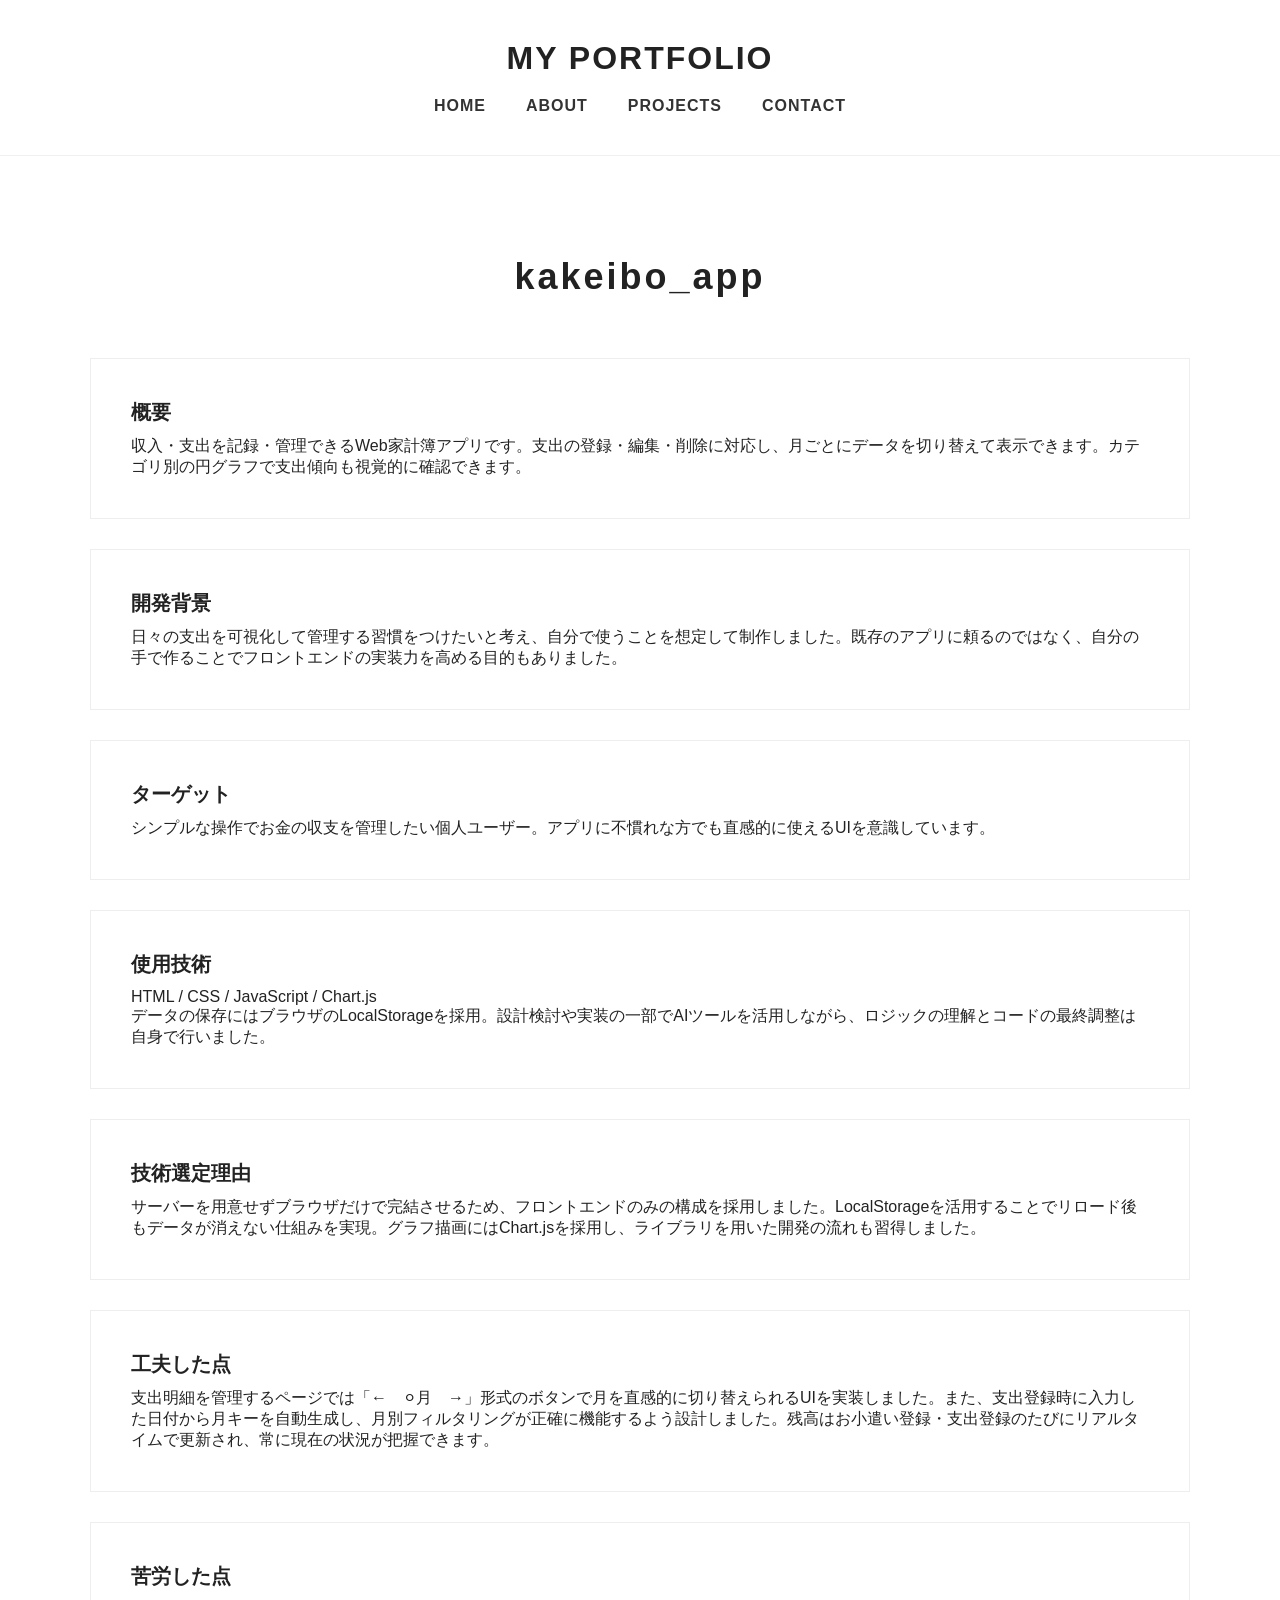
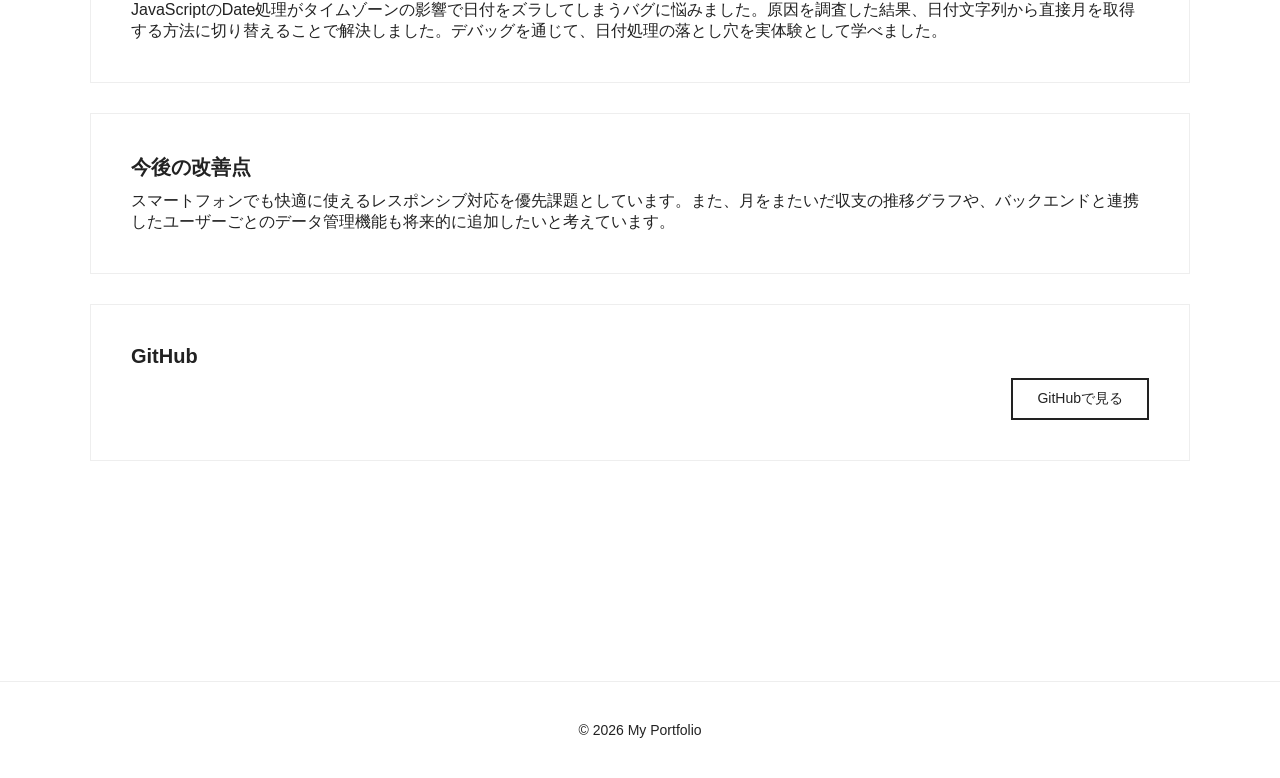
==== project-kakeibo_app.html @ 21b8dc97 "add portfolio files" ====
<!DOCTYPE html>
<html lang="ja">

<head>
    <meta charset="UTF-8">
    <title>kakeibo_app</title>
    <link rel="stylesheet" href="style.css">
</head>

<body>

    <header>
        <h1>MY PORTFOLIO</h1>
        <nav>
            <ul>
                <li><a href="index.html">HOME</a></li>
                <li><a href="about.html">ABOUT</a></li>
                <li><a href="projects.html">PROJECTS</a></li>
                <li><a href="contact.html">CONTACT</a></li>
            </ul>
        </nav>
    </header>

    <div class="container">

        <section class="section">
            <h2>kakeibo_app</h2>

            <div class="card">
                <h3>概要</h3>
                <p>収入・支出を記録・管理できるWeb家計簿アプリです。支出の登録・編集・削除に対応し、月ごとにデータを切り替えて表示できます。カテゴリ別の円グラフで支出傾向も視覚的に確認できます。</p>
            </div>

            <div class="card">
                <h3>開発背景</h3>
                <p>日々の支出を可視化して管理する習慣をつけたいと考え、自分で使うことを想定して制作しました。既存のアプリに頼るのではなく、自分の手で作ることでフロントエンドの実装力を高める目的もありました。</p>
            </div>

            <div class="card">
                <h3>ターゲット</h3>
                <p>シンプルな操作でお金の収支を管理したい個人ユーザー。アプリに不慣れな方でも直感的に使えるUIを意識しています。</p>
            </div>

            <div class="card">
                <h3>使用技術</h3>
                <p>HTML / CSS / JavaScript / Chart.js<br>
                    データの保存にはブラウザのLocalStorageを採用。設計検討や実装の一部でAIツールを活用しながら、ロジックの理解とコードの最終調整は自身で行いました。</p>
            </div>

            <div class="card">
                <h3>技術選定理由</h3>
                <p>サーバーを用意せずブラウザだけで完結させるため、フロントエンドのみの構成を採用しました。LocalStorageを活用することでリロード後もデータが消えない仕組みを実現。グラフ描画にはChart.jsを採用し、ライブラリを用いた開発の流れも習得しました。
                </p>
            </div>

            <div class="card">
                <h3>工夫した点</h3>
                <p>支出明細を管理するページでは「←　⚪︎月　→」形式のボタンで月を直感的に切り替えられるUIを実装しました。また、支出登録時に入力した日付から月キーを自動生成し、月別フィルタリングが正確に機能するよう設計しました。残高はお小遣い登録・支出登録のたびにリアルタイムで更新され、常に現在の状況が把握できます。
                </p>
            </div>

            <div class="card">
                <h3>苦労した点</h3>
                <p>JavaScriptのDate処理がタイムゾーンの影響で日付をズラしてしまうバグに悩みました。原因を調査した結果、日付文字列から直接月を取得する方法に切り替えることで解決しました。デバッグを通じて、日付処理の落とし穴を実体験として学べました。
                </p>
            </div>

            <div class="card">
                <h3>今後の改善点</h3>
                <p>スマートフォンでも快適に使えるレスポンシブ対応を優先課題としています。また、月をまたいだ収支の推移グラフや、バックエンドと連携したユーザーごとのデータ管理機能も将来的に追加したいと考えています。</p>
            </div>

            <div class="card">
                <h3>GitHub</h3>
                <a href="#" class="btn">GitHubで見る</a>
            </div>

        </section>

    </div>

    <footer>
        © 2026 My Portfolio
    </footer>

</body>

</html>
---- style.css ----
/* =========================
   RESET
========================= */
* {
    margin: 0;
    padding: 0;
    box-sizing: border-box;
    font-family: 'Helvetica Neue', Arial, sans-serif;
}

body {
    display: flex;
    flex-direction: column;
    min-height: 100vh;
    background: #ffffff;
    color: #222;
}

/* =========================
   HEADER
========================= */
header {
    padding: 40px 0;
    text-align: center;
    border-bottom: 1px solid #f0f0f0;
    position: relative;
    z-index: 10;
    /* カード浮き上がり対策 */
}

header h1 {
    font-size: 32px;
    letter-spacing: 2px;
}

nav ul {
    list-style: none;
    display: flex;
    justify-content: center;
    margin-top: 20px;
}

nav ul li {
    margin: 0 20px;
}

nav ul li a {
    text-decoration: none;
    color: #333;
    font-weight: bold;
    letter-spacing: 1px;
}

/* =========================
   LAYOUT
========================= */
.container {
    width: 90%;
    max-width: 1100px;
    margin: 100px auto;
    flex: 1;
}

.section {
    margin-bottom: 120px;
}

.section h2 {
    text-align: center;
    font-size: 36px;
    letter-spacing: 3px;
    margin-bottom: 60px;
}

/* =========================
   CARD
========================= */
.card {
    border: 1px solid #eee;
    padding: 40px;
    margin-bottom: 30px;
    display: flex;
    flex-direction: column;
    transition: all 0.3s ease;
}

.card:hover {
    box-shadow: 0 10px 30px rgba(0, 0, 0, 0.05);
    transform: translateY(-3px);
}

.card h3 {
    font-size: 20px;
    margin-bottom: 10px;
}

/* 画像 */
.card img {
    width: 100%;
    border-radius: 6px;
    margin-bottom: 20px;
    transition: 0.3s ease;
}

.card:hover img {
    transform: scale(1.02);
}

/* =========================
   GRID（Projects用）
========================= */
.grid {
    display: grid;
    grid-template-columns: repeat(auto-fit, minmax(280px, 1fr));
    gap: 40px;
}

/* =========================
   BUTTON
========================= */
.btn {
    display: inline-block;
    margin-top: auto;
    /* 下に押し出す */
    align-self: flex-end;
    /* 右寄せ */
    padding: 10px 24px;
    border: 2px solid #222;
    text-decoration: none;
    color: #222;
    font-size: 14px;
    transition: 0.3s;
}

.btn:hover {
    background: #222;
    color: #fff;
}

/* =========================
   HERO（トップページ）
========================= */
.hero h2 {
    font-size: 42px;
    text-align: center;
    min-height: 60px;
}

.hero-hidden {
    opacity: 0;
    transform: translateY(20px);
    transition: 0.8s ease;
}

.show {
    opacity: 1;
    transform: translateY(0);
}

/* =========================
   FOOTER
========================= */
footer {
    border-top: 1px solid #eee;
    padding: 40px;
    text-align: center;
    font-size: 14px;
}

/* トップページのメインボタンだけ少し下げる */
.hero .btn {
    margin-top: 40px;
}
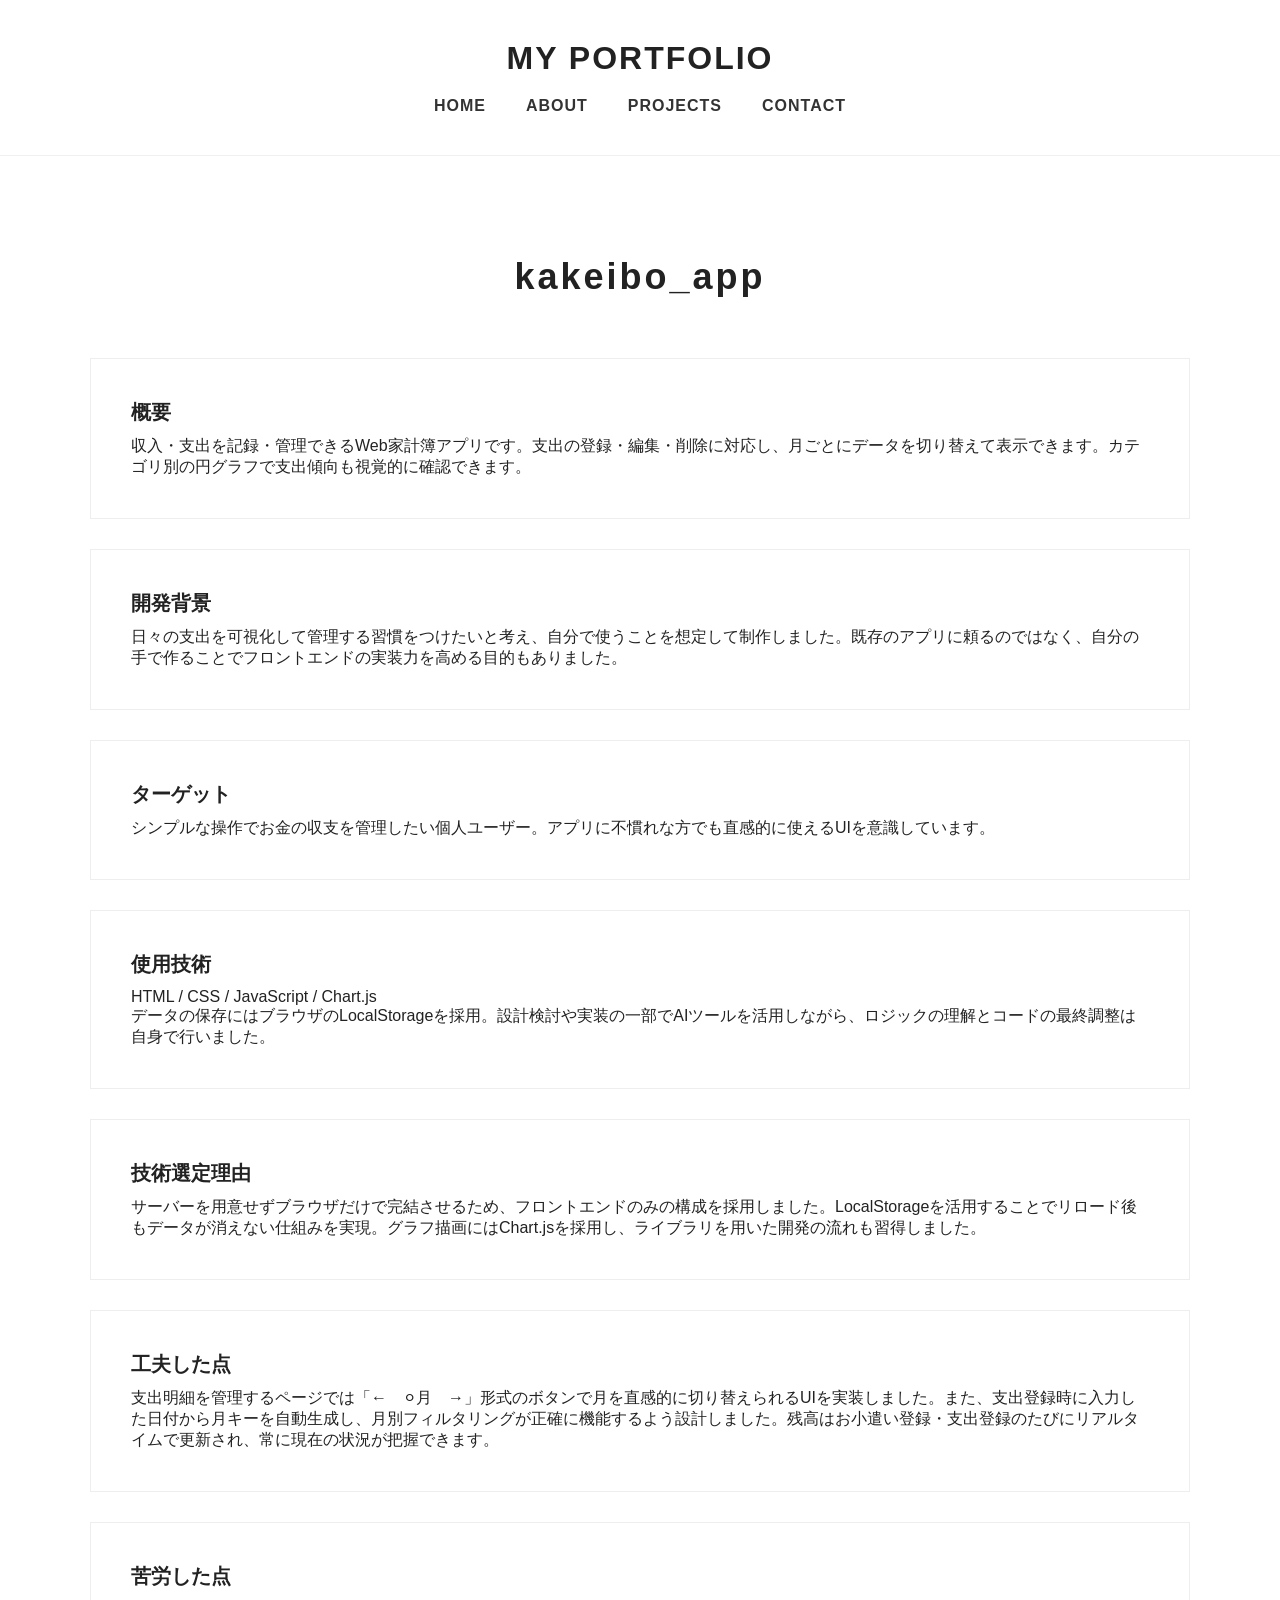
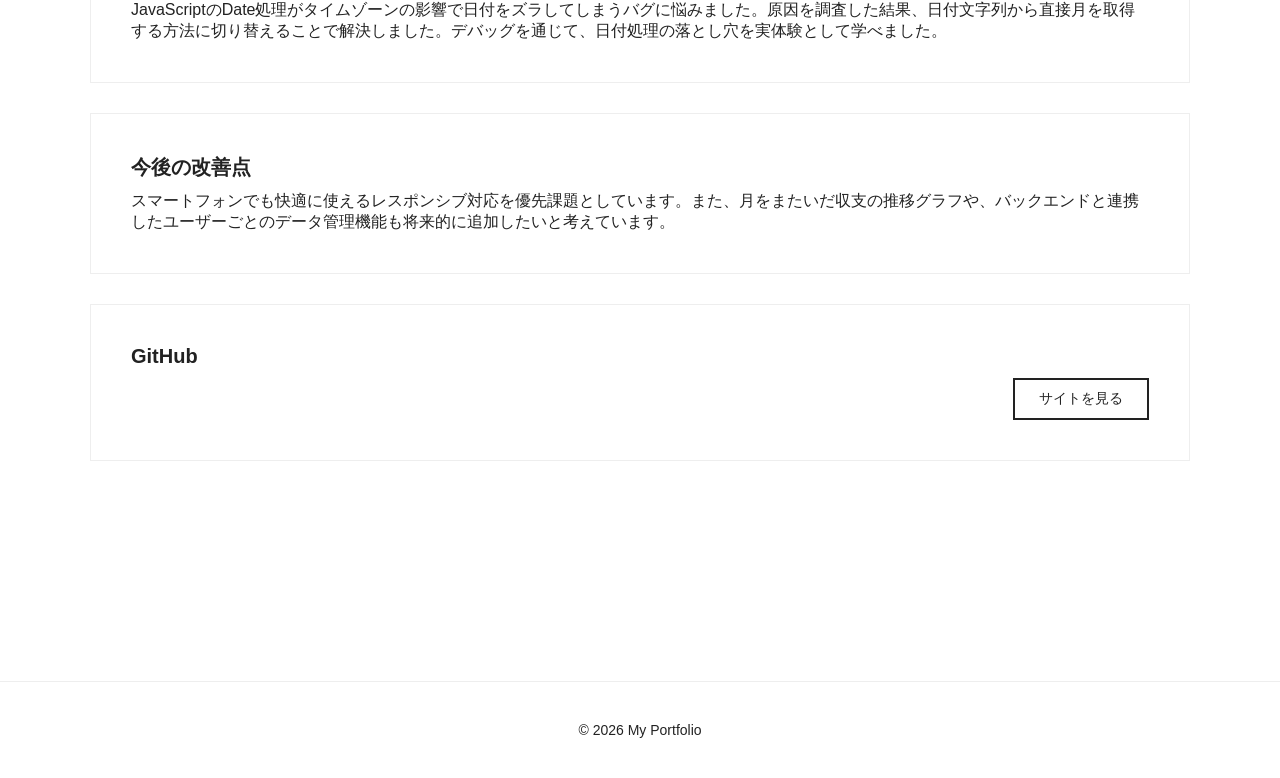
==== commit 10061ddd: "追加" ====
--- a/project-kakeibo_app.html
+++ b/project-kakeibo_app.html
@@ -72,7 +72,7 @@
 
             <div class="card">
                 <h3>GitHub</h3>
-                <a href="#" class="btn">GitHubで見る</a>
+                <a href="https://hanatibi-KS.github.io/kakeibo_app/" class="btn">サイトを見る</a>
             </div>
 
         </section>
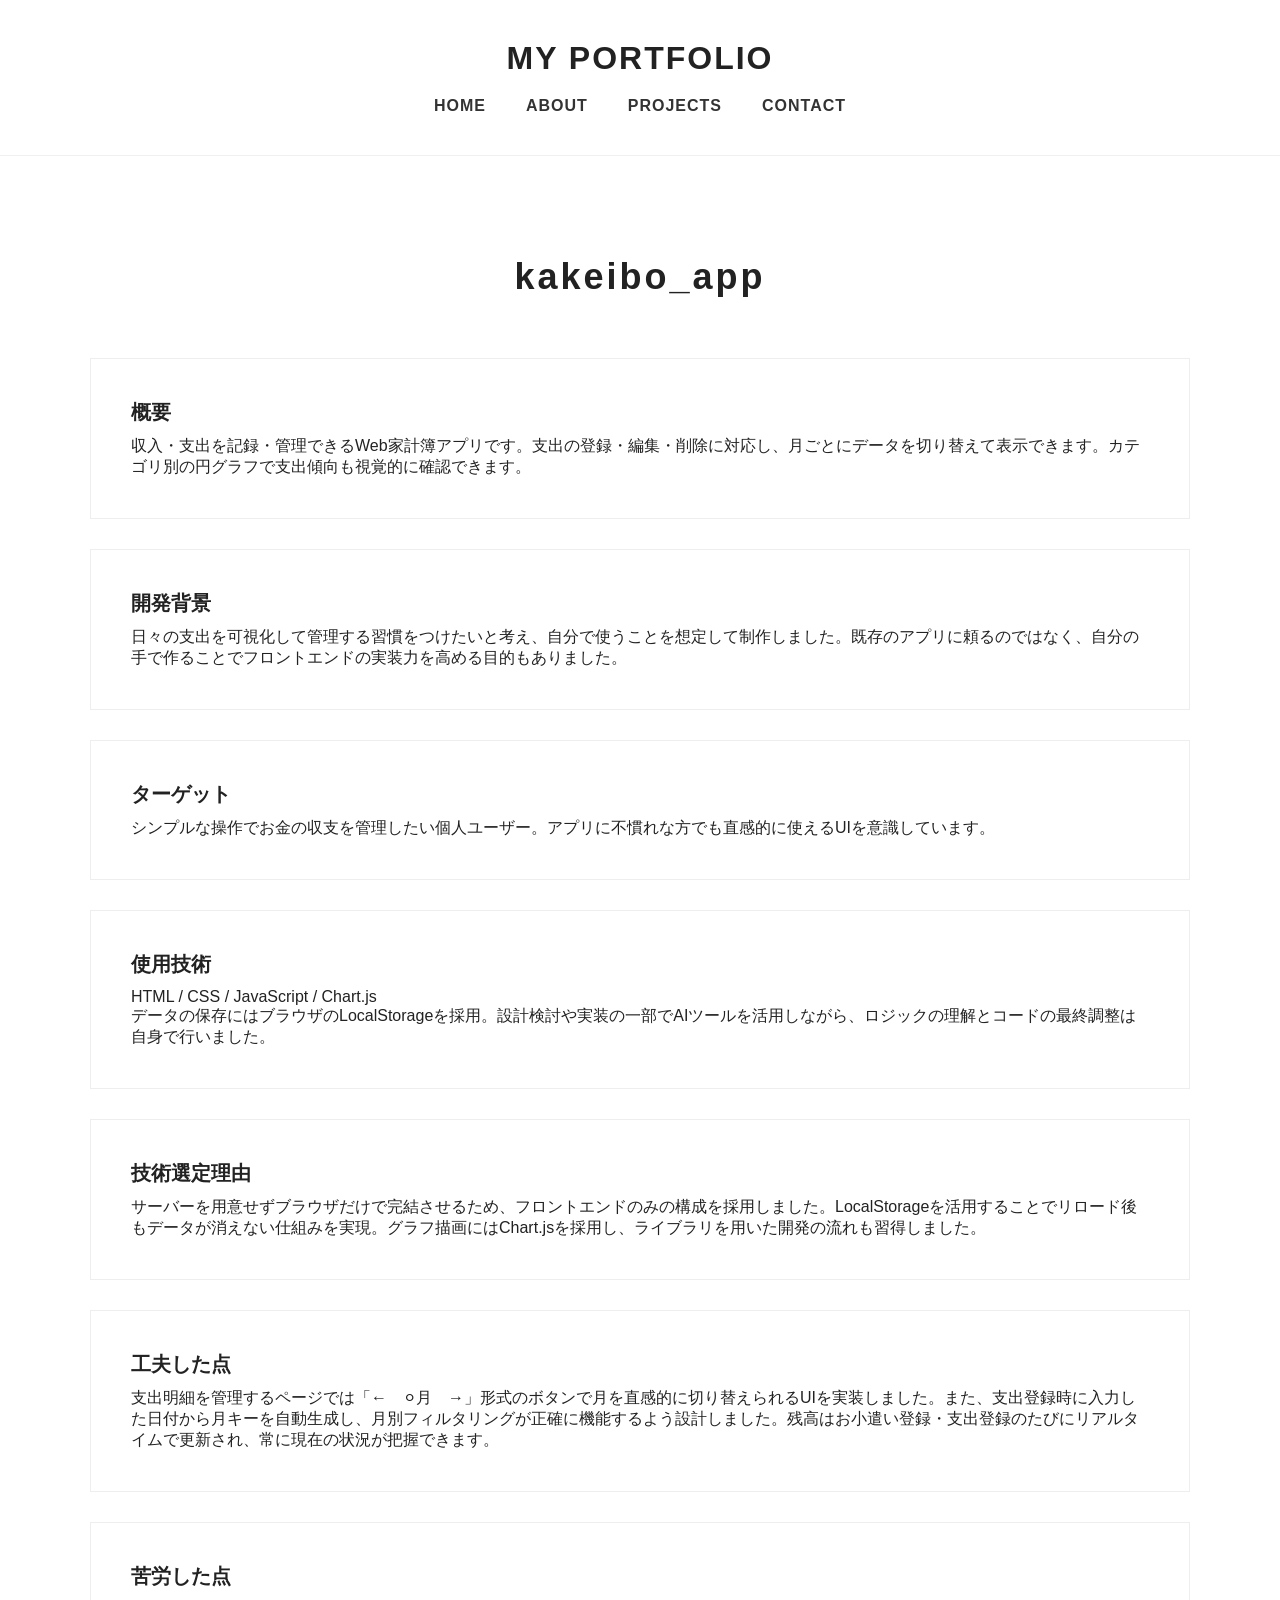
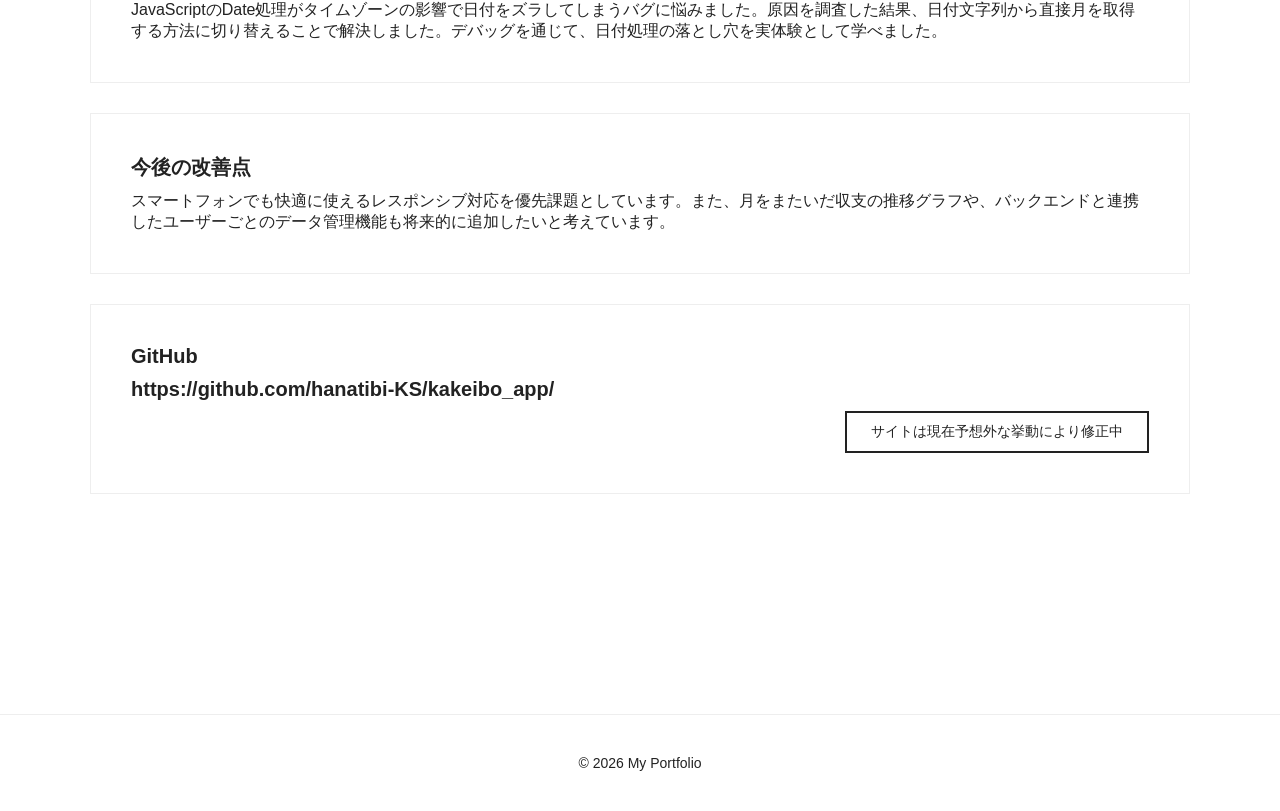
==== commit 469930b2: "修正" ====
--- a/project-kakeibo_app.html
+++ b/project-kakeibo_app.html
@@ -72,7 +72,8 @@
 
             <div class="card">
                 <h3>GitHub</h3>
-                <a href="https://hanatibi-KS.github.io/kakeibo_app/" class="btn">サイトを見る</a>
+                <h3>https://github.com/hanatibi-KS/kakeibo_app/</h3>
+                <a href="#" class="btn">サイトは現在予想外な挙動により修正中</a>
             </div>
 
         </section>
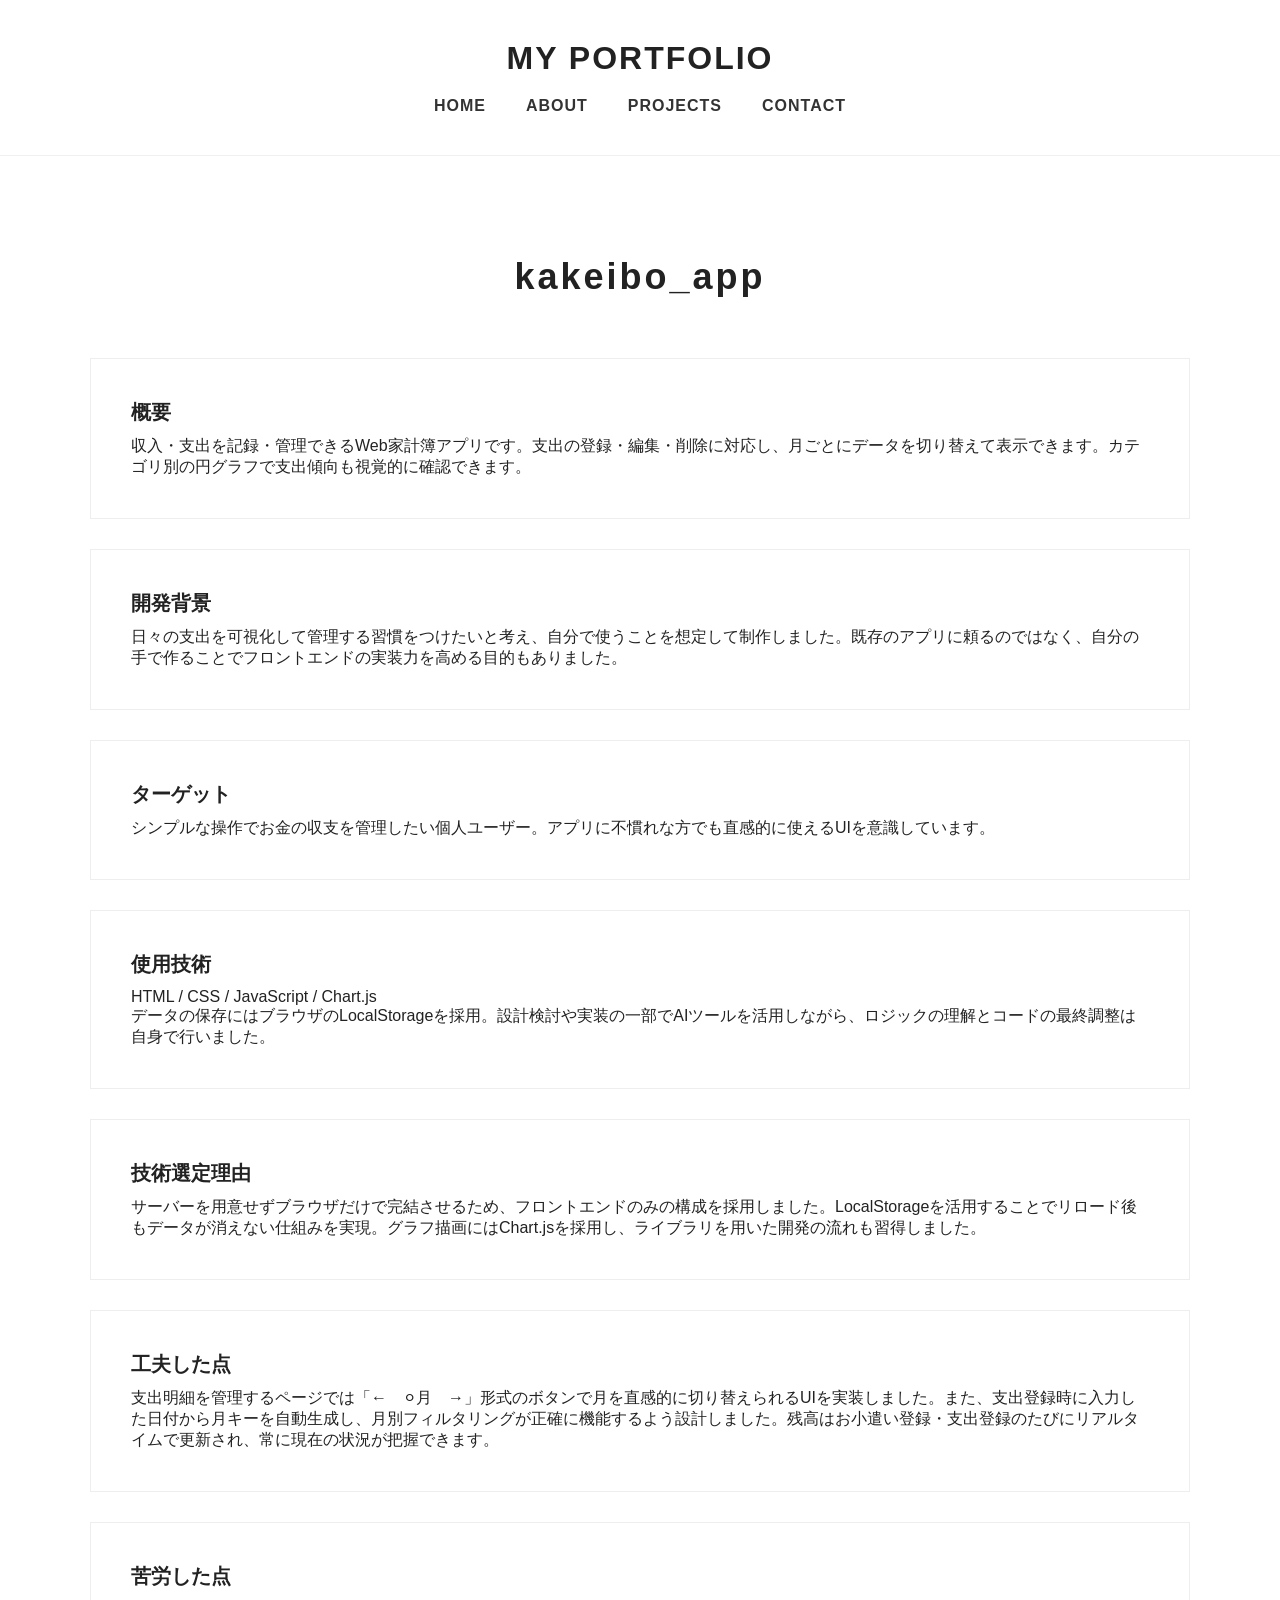
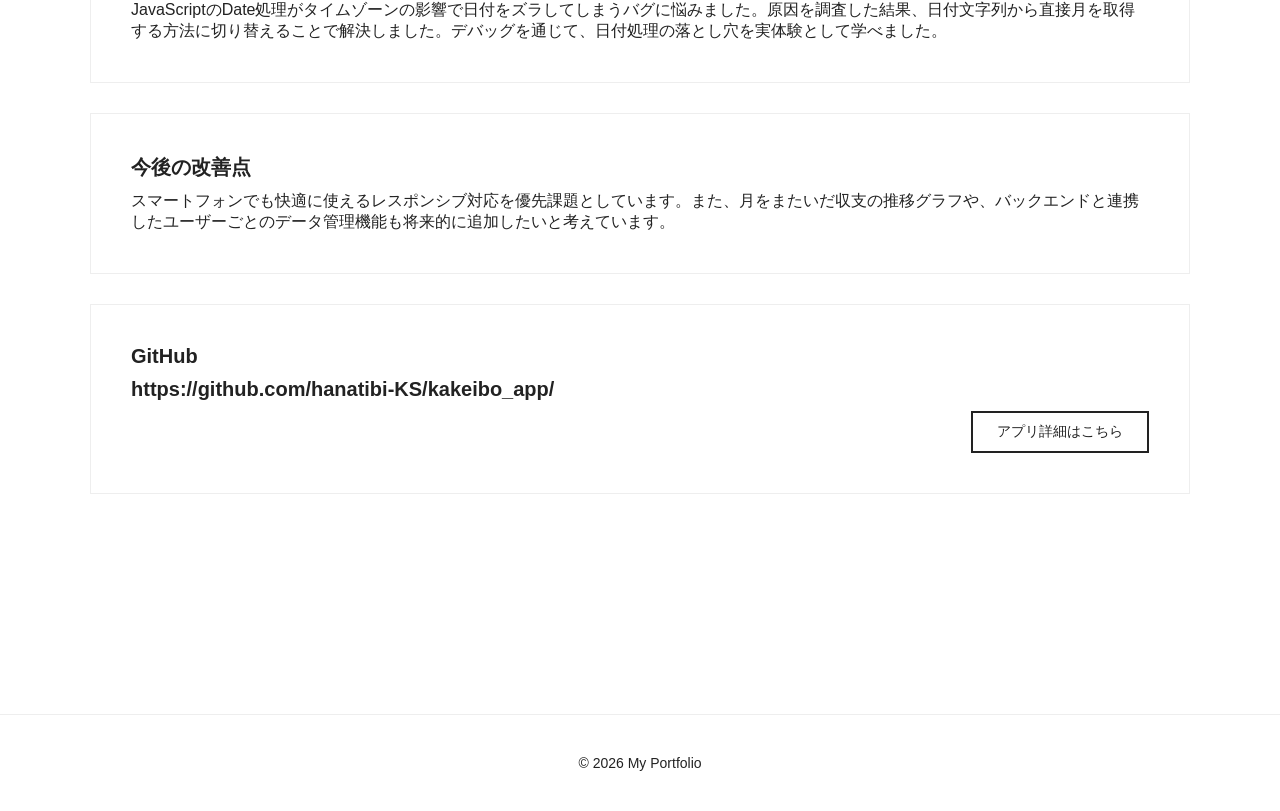
==== commit 239bf724: "修正" ====
--- a/project-kakeibo_app.html
+++ b/project-kakeibo_app.html
@@ -73,7 +73,7 @@
             <div class="card">
                 <h3>GitHub</h3>
                 <h3>https://github.com/hanatibi-KS/kakeibo_app/</h3>
-                <a href="#" class="btn">サイトは現在予想外な挙動により修正中</a>
+                <a href="https://hanatibi-ks.github.io/kakeibo_app/" class="btn">アプリ詳細はこちら</a>
             </div>
 
         </section>
